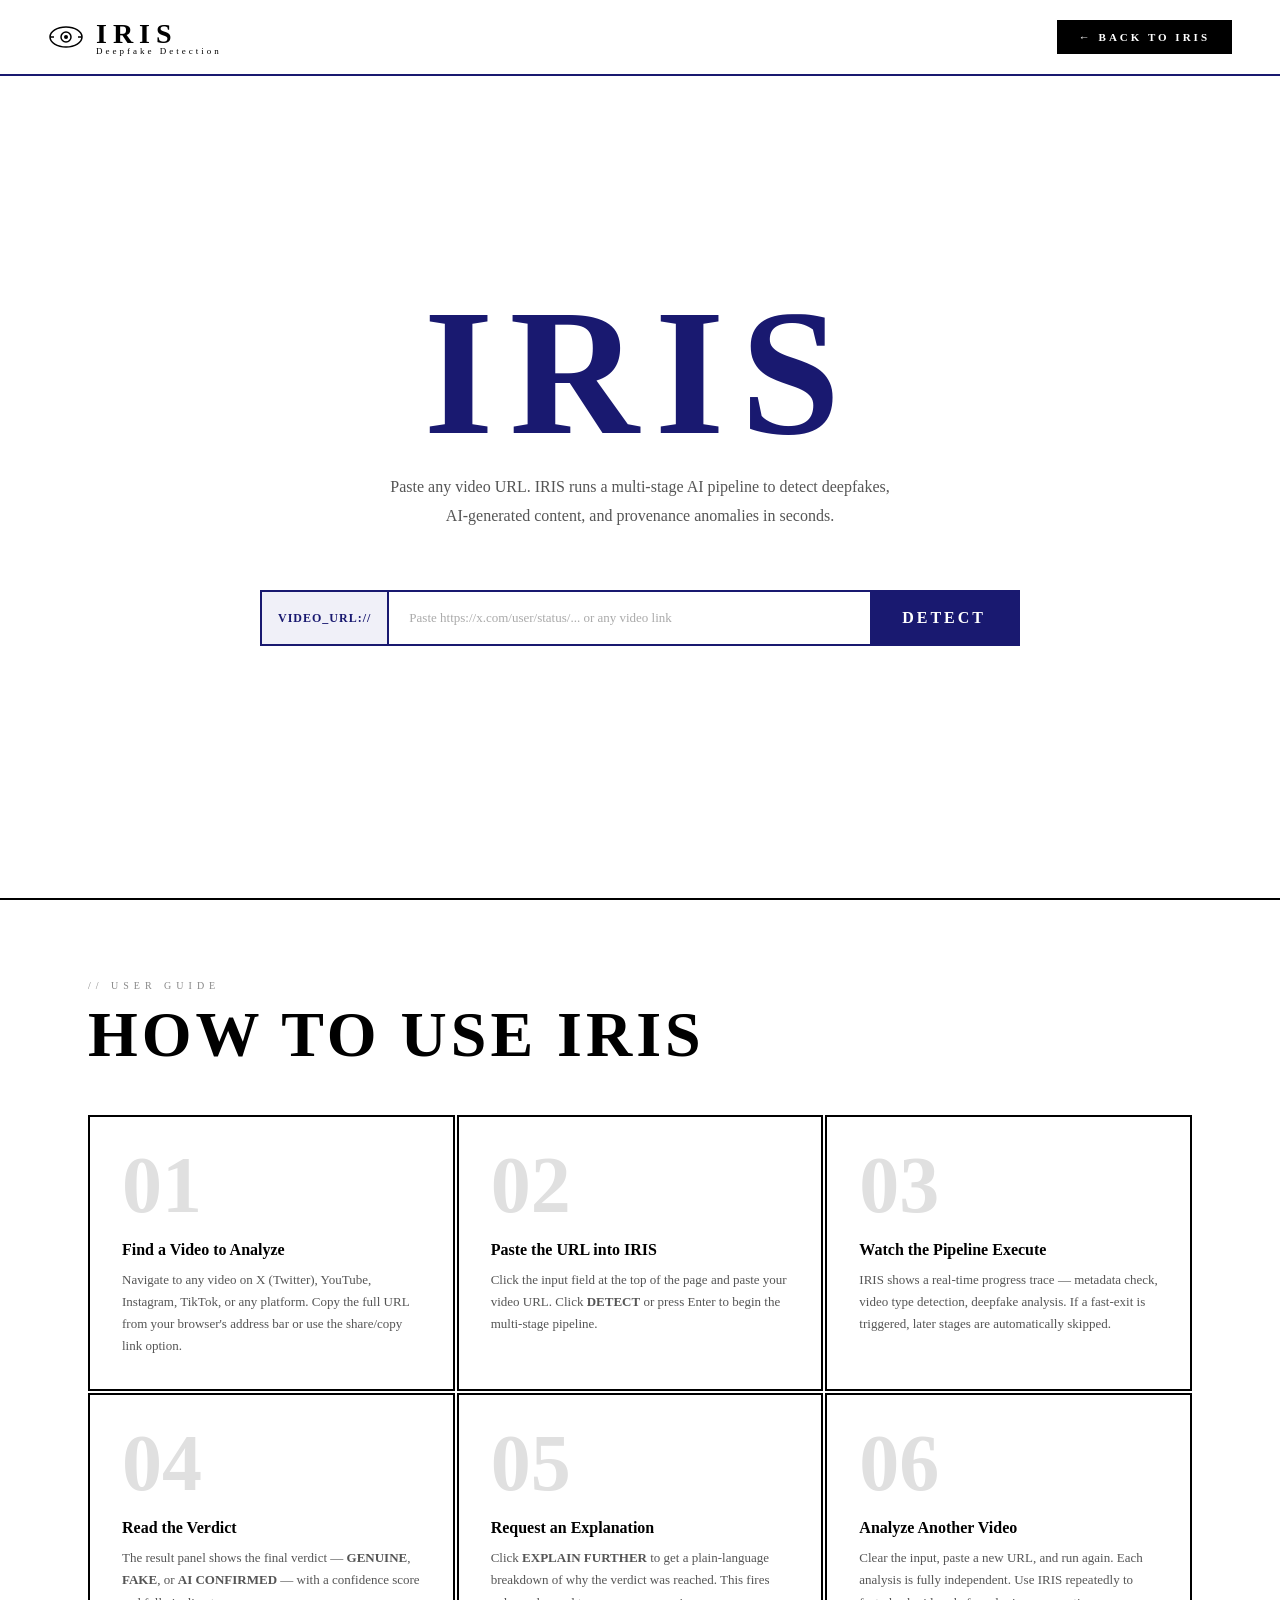
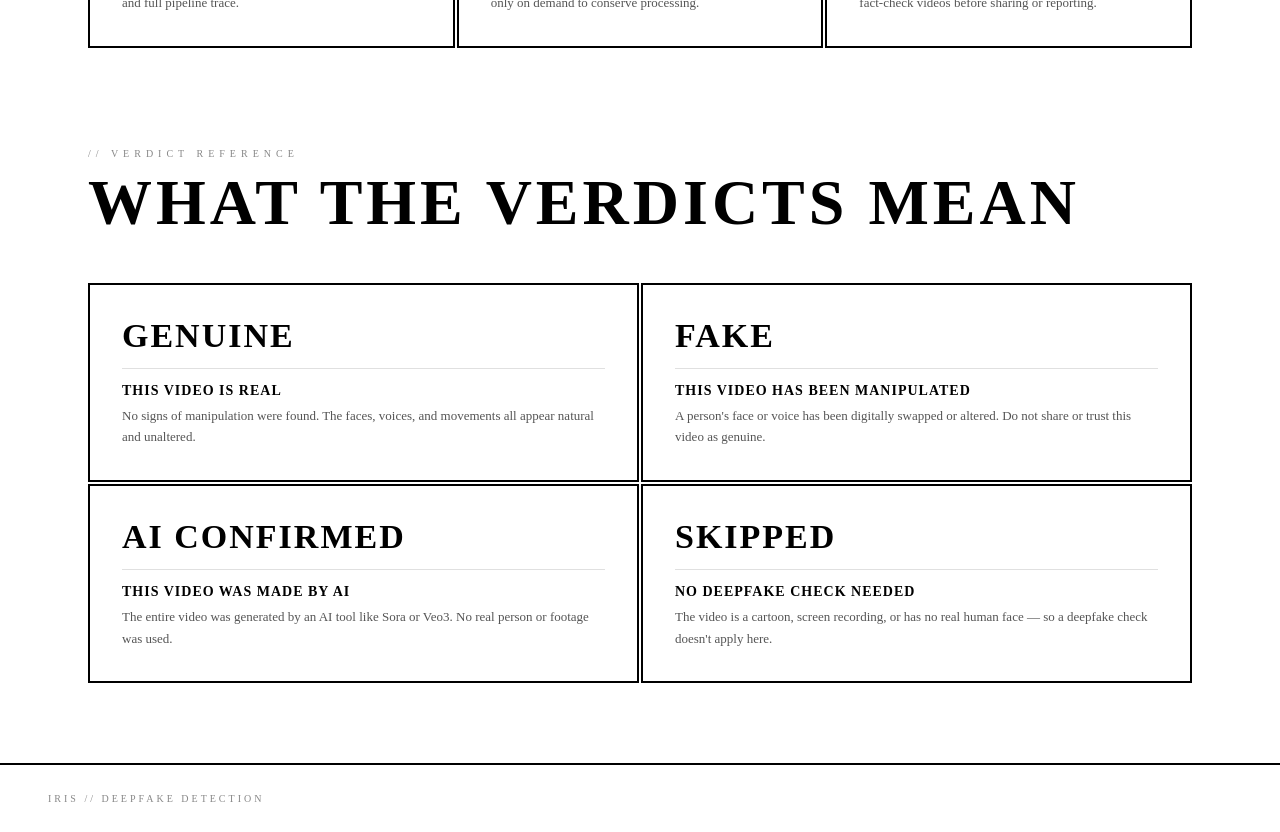
==== scripts/provenance_checker/index.html @ b828f8e6 "Update" ====
<!DOCTYPE html>
<html lang="en">
<head>
<meta charset="UTF-8">
<meta name="viewport" content="width=device-width, initial-scale=1.0">
<title>IRIS - Web</title>
<link href="https://fonts.cdnfonts.com/css/hahmlet" rel="stylesheet">
<style>
  :root {
    --bg: #ffffff;
    --surface: #ffffff;
    --surface2: #f5f5f5;
    --border: #000000;
    --accent: #000000;
    --accent2: #000000;
    --text: #000000;
    --muted: #555555;
    --genuine: #000000;
    --fake: #000000;
    --anim: #000000;
    --gen: #000000;
    --deep: #000000;
  }
  * { margin:0; padding:0; box-sizing:border-box; }

  body {
    background: #fff;
    color: #000;
    font-family: 'Hahmlet', serif;
    min-height: 100vh;
    overflow-x: hidden;
  }

  body::before { display:none; }
  body::after  { display:none; }

  /* NAV */
  nav {
    position:fixed; top:0; left:0; right:0; z-index:100;
    display:flex; align-items:center; justify-content:space-between;
    padding:18px 48px;
    border-bottom: 2px solid #191970;
    background: #fff;
  }
  .logo { display:flex; align-items:center; gap:12px; }
  .logo-text { font-family:'Hahmlet',serif; font-size:28px; letter-spacing:6px; color:#000; font-weight:700; }
  .logo-sub { font-family:'Hahmlet',serif; font-size:9px; color:#000; letter-spacing:3px; margin-top:-4px; font-weight:400; }
  .nav-status { display:flex; align-items:center; gap:8px; font-family:'Hahmlet',serif; font-size:11px; color:#000; font-weight:600; }
  .status-dot { width:7px; height:7px; border-radius:50%; background:#000; animation:pulse 2s ease-in-out infinite; }
  @keyframes pulse { 0%,100%{opacity:1;} 50%{opacity:.3;} }

  /* HERO */
  .hero {
    position:relative; z-index:1; min-height:100vh;
    display:flex; flex-direction:column; align-items:center; justify-content:center;
    padding:120px 48px 80px; text-align:center;
    border-bottom: 2px solid #000;
  }
  .hero-eyebrow {
    font-family:'Hahmlet',serif; font-size:11px; letter-spacing:6px;
    color:#000; text-transform:uppercase; margin-bottom:24px;
    opacity:0; animation:fadeUp .6s .2s forwards; font-weight:400;
  }
  .hero-title {
    font-family:'Hahmlet',serif;
    font-size:clamp(80px,14vw,180px); letter-spacing:16px; line-height:.9;
    margin-bottom:20px; color:#191970; font-weight:700;
    opacity:0; animation:fadeUp .7s .3s forwards;
  }
  .hero-tagline {
    font-family:'Hahmlet',serif; font-size:16px; font-weight:300;
    color:#555; max-width:520px; line-height:1.8;
    margin-bottom:60px; opacity:0; animation:fadeUp .7s .5s forwards;
  }
  @keyframes fadeUp { from{opacity:0;transform:translateY(20px)} to{opacity:1;transform:translateY(0)} }

  /* INPUT */
  .input-panel { position:relative; z-index:1; width:100%; max-width:760px; opacity:0; animation:fadeUp .7s .6s forwards; }
  .input-wrapper {
    display:flex; align-items:stretch;
    background:#fff; border:2px solid #191970;
    border-radius:0; overflow:hidden;
    transition:box-shadow .2s;
  }
  .input-wrapper:focus-within { box-shadow: 4px 4px 0 #191970; }
  .input-prefix {
    font-family:'Hahmlet',serif; font-size:12px; color:#191970; font-weight:600;
    padding:0 16px; display:flex; align-items:center;
    border-right:2px solid #191970; white-space:nowrap; background:#f0f0f8;
    letter-spacing:1px;
  }
  #videoUrl {
    flex:1; background:transparent; border:none; outline:none;
    padding:18px 20px; font-family:'Hahmlet',serif;
    font-size:13px; color:#000; caret-color:#000;
  }
  #videoUrl::placeholder { color:#aaa; font-family:'Hahmlet',serif; }
  .analyze-btn {
    background:#191970; border:none; padding:0 32px;
    font-family:'Hahmlet',serif; font-size:16px; font-weight:700;
    letter-spacing:3px; color:#fff; cursor:pointer;
    transition:background .15s,transform .1s; white-space:nowrap;
    text-transform:uppercase;
  }
  .analyze-btn:hover { background:#2a2a9a; }
  .analyze-btn:active { transform:scale(.98); }
  .analyze-btn:disabled { background:#ccc; color:#888; cursor:not-allowed; }
  .input-hint {
    font-family:'Hahmlet',serif; font-size:10px; color:#888;
    margin-top:12px; letter-spacing:2px; text-transform:uppercase;
  }

  /* LOADING */
  #loadingPanel { display:none; position:relative; z-index:1; max-width:900px; margin:0 auto 80px; padding:0 48px; }
  .loading-container { border:2px solid #000; background:#fff; padding:40px; }
  .loading-header { font-family:'Hahmlet',serif; font-size:10px; letter-spacing:4px; color:#000; margin-bottom:24px; text-transform:uppercase; font-weight:700; }
  .loading-steps { display:flex; flex-direction:column; gap:12px; }
  .loading-step { display:flex; align-items:center; gap:14px; opacity:.25; transition:opacity .4s; }
  .loading-step.active { opacity:1; }
  .loading-step.complete { opacity:.55; }
  .loading-step.skipped { opacity:.15; }
  .step-indicator {
    width:28px; height:28px; border:2px solid #000;
    display:flex; align-items:center; justify-content:center;
    font-family:'Hahmlet',serif; font-size:10px; font-weight:700;
    flex-shrink:0; transition:all .3s;
  }
  .loading-step.active .step-indicator { background:#000; color:#fff; animation:stepPulse 1s ease-in-out infinite; }
  .loading-step.complete .step-indicator { background:#000; color:#fff; }
  .loading-step.skipped .step-indicator { border-color:#ccc; color:#ccc; }
  @keyframes stepPulse { 0%,100%{box-shadow:0 0 0 0 rgba(0,0,0,0.3)} 50%{box-shadow:0 0 0 5px rgba(0,0,0,0)} }
  .step-text { font-family:'Hahmlet',serif; font-size:12px; letter-spacing:2px; color:#666; text-transform:uppercase; }
  .loading-step.active .step-text { color:#000; font-weight:600; }

  /* ERROR */
  #errorBanner { display:none; position:relative; z-index:1; max-width:900px; margin:0 auto 40px; padding:0 48px; }
  .error-box {
    border:2px solid #000; background:#f5f5f5;
    padding:20px 24px; border-left:5px solid #000;
    font-family:'Hahmlet',serif; font-size:12px; color:#000;
    line-height:1.6; letter-spacing:1px;
  }

  /* RESULT */
  #resultPanel { display:none; position:relative; z-index:1; max-width:900px; margin:0 auto 80px; padding:0 48px; }
  .result-container { border:2px solid #000; background:#fff; overflow:hidden; }
  .result-header {
    display:flex; align-items:center; justify-content:space-between;
    padding:14px 24px; border-bottom:2px solid #000; background:#f5f5f5;
  }
  .result-header-left { font-family:'Hahmlet',serif; font-size:11px; color:#555; letter-spacing:1px; overflow:hidden; text-overflow:ellipsis; white-space:nowrap; max-width:60%; }
  .result-header-right { font-family:'Hahmlet',serif; font-size:11px; color:#555; white-space:nowrap; }
  .result-body { padding:32px; display:grid; grid-template-columns:1fr 1fr; gap:32px; }
  .result-verdict { display:flex; flex-direction:column; gap:14px; }
  .verdict-label { font-family:'Hahmlet',serif; font-size:10px; letter-spacing:4px; color:#888; text-transform:uppercase; }
  .verdict-badge {
    font-family:'Hahmlet',serif;
    font-size: clamp(28px, 5vw, 56px);
    letter-spacing:3px; line-height:1.1;
    font-weight:700; color:#000;
    word-break:break-word; overflow-wrap:break-word;
  }
  .verdict-badge.genuine { color:#000; }
  .verdict-badge.fake { color:#000; }
  .verdict-badge.ai { color:#000; }
  .verdict-badge.skipped { color:#000; }
  .video-type-badge {
    display:inline-flex; align-items:center;
    font-family:'Hahmlet',serif; font-size:11px; font-weight:700;
    padding:5px 12px; border:2px solid #000; letter-spacing:2px;
    text-transform:uppercase; color:#000; background:#f5f5f5;
  }
  .type-REA { background:#f5f5f5; }
  .type-GEN { background:#ebebeb; }
  .type-ANIM { background:#f0f0f0; }
  .type-REC { background:#f8f8f8; }
  .confidence-bar-wrap { display:flex; flex-direction:column; gap:6px; }
  .confidence-label { font-family:'Hahmlet',serif; font-size:10px; color:#888; display:flex; justify-content:space-between; letter-spacing:2px; text-transform:uppercase; }
  .confidence-track { height:3px; background:#e0e0e0; overflow:hidden; }
  .confidence-fill { height:100%; width:0%; background:#000; transition:width 1.2s cubic-bezier(.4,0,.2,1); }
  .confidence-fill.genuine { background:#000; }
  .confidence-fill.fake { background:#000; }
  .confidence-fill.ai { background:#000; }
  .confidence-fill.skipped { background:#000; }
  #verdictDesc { font-family:'Hahmlet',serif; font-size:13px; color:#555; line-height:1.7; }
  .explain-btn {
    background:#fff; border:2px solid #000; color:#000;
    padding:10px 20px; font-family:'Hahmlet',serif; font-size:11px;
    letter-spacing:3px; cursor:pointer; transition:all .15s;
    width:100%; text-align:left; display:flex; align-items:center;
    gap:10px; text-transform:uppercase; font-weight:700;
  }
  .explain-btn:hover { background:#000; color:#fff; }
  #explanationBox {
    display:none; margin-top:10px; padding:16px;
    background:#f5f5f5; border:2px solid #000;
    border-left:5px solid #000;
    font-family:'Hahmlet',serif; font-size:13px; color:#000; line-height:1.75;
  }
  .pipeline-trace { display:flex; flex-direction:column; gap:8px; }
  .trace-item {
    display:flex; align-items:flex-start; gap:10px;
    font-family:'Hahmlet',serif; font-size:11px; color:#555;
    line-height:1.5; letter-spacing:1px;
  }
  .trace-icon {
    width:20px; height:20px; border-radius:50%;
    display:flex; align-items:center; justify-content:center;
    font-size:10px; font-weight:700; flex-shrink:0; margin-top:1px;
  }
  .trace-icon.done { background:#000; color:#fff; }
  .trace-icon.skip { background:#e0e0e0; color:#888; }
  .trace-icon.flag { background:#000; color:#fff; }
  .trace-icon.warn { background:#ccc; color:#000; }

  /* HOW TO USE */
  .how-section { position:relative; z-index:1; padding:80px 48px 100px; max-width:1200px; margin:0 auto; }
  .section-label { font-family:'Hahmlet',serif; font-size:10px; letter-spacing:5px; color:#888; margin-bottom:12px; text-transform:uppercase; }
  .section-title { font-family:'Hahmlet',serif; font-size:clamp(36px,5vw,64px); letter-spacing:4px; margin-bottom:48px; line-height:1; color:#000; font-weight:700; }
  .steps-grid { display:grid; grid-template-columns:repeat(3,1fr); gap:2px; }
  .step-card {
    padding:32px; background:#fff; border:2px solid #000;
    position:relative; overflow:hidden; transition:background .2s;
  }
  .step-card:hover { background:#f5f5f5; }
  .step-card-num { font-family:'Hahmlet',serif; font-size:80px; color:#e0e0e0; line-height:.9; margin-bottom:20px; display:block; font-weight:700; }
  .step-card-title { font-family:'Hahmlet',serif; font-size:16px; font-weight:700; margin-bottom:10px; color:#000; }
  .step-card-desc { font-family:'Hahmlet',serif; font-size:13px; color:#555; line-height:1.7; }
  .step-card-accent { position:absolute; bottom:0; left:0; width:100%; height:3px; background:#000; transform:scaleX(0); transform-origin:left; transition:transform .3s; }
  .step-card:hover .step-card-accent { transform:scaleX(1); }

  /* VERDICT KEY */
  .verdict-key { position:relative; z-index:1; padding:0 48px 80px; max-width:1200px; margin:0 auto; }
  .verdict-grid { display:grid; grid-template-columns:repeat(2,1fr); gap:2px; }
  .verdict-card { padding:32px; background:#fff; border:2px solid #000; display:flex; flex-direction:column; gap:14px; }
  .verdict-icon { font-family:'Hahmlet',serif; font-size:34px; letter-spacing:2px; line-height:1.1; font-weight:700; color:#000; word-break:break-word; }
  .verdict-icon.genuine { color:#000; }
  .verdict-icon.fake { color:#000; }
  .verdict-icon.ai { color:#000; }
  .verdict-icon.ambig { color:#000; }
  .verdict-info { display:flex; flex-direction:column; gap:6px; border-top:1px solid #e0e0e0; padding-top:14px; }
  .verdict-info-title { font-family:'Hahmlet',serif; font-weight:700; color:#000; font-size:14px; text-transform:uppercase; letter-spacing:1px; }
  .verdict-info-desc { font-family:'Hahmlet',serif; font-size:13px; color:#555; line-height:1.65; }

  footer {
    position:relative; z-index:1; border-top:2px solid #000;
    padding:28px 48px; display:flex; align-items:center; justify-content:space-between;
    font-family:'Hahmlet',serif; font-size:10px; color:#888;
    letter-spacing:3px; background:#fff; text-transform:uppercase;
  }

  .back-btn {
    font-family:'Hahmlet',serif; font-size:11px; font-weight:700;
    letter-spacing:3px; text-transform:uppercase; text-decoration:none;
    color:#fff; background:#000;
    padding:9px 20px;
    border:2px solid #000;
    transition:background .15s, color .15s;
    white-space:nowrap;
  }
  .back-btn:hover { background:#fff; color:#000; }

  .status-dot { display:none; }
    display:inline-block; width:12px; height:12px;
    border:2px solid #ddd; border-top-color:#000;
    border-radius:50%; animation:spin .7s linear infinite; flex-shrink:0;
  }
  @keyframes spin { to { transform:rotate(360deg); } }

  @media(max-width:900px){
    nav{padding:16px 24px;}
    .hero,.how-section,.verdict-key{padding-left:24px;padding-right:24px;}
    #resultPanel,#loadingPanel,#errorBanner{padding-left:24px;padding-right:24px;}
    .steps-grid{grid-template-columns:1fr;}
    .verdict-grid{grid-template-columns:1fr;}
    .result-body{grid-template-columns:1fr;}
  }
  @media(max-width:600px){
    .hero-title{letter-spacing:6px;}
    .input-prefix{display:none;}
    .analyze-btn{padding:0 20px;font-size:14px;}
    footer{flex-direction:column;gap:8px;text-align:center;}
  }
</style>
</head>
<body>

<nav>
  <div class="logo">
    <svg width="36" height="36" viewBox="0 0 36 36" fill="none">
      <ellipse cx="18" cy="18" rx="16" ry="10" stroke="#000" stroke-width="1.5"/>
      <circle cx="18" cy="18" r="5" stroke="#000" stroke-width="1.5"/>
      <circle cx="18" cy="18" r="2" fill="#000"/>
      <line x1="2" y1="18" x2="6" y2="18" stroke="#000" stroke-width="1.5"/>
      <line x1="30" y1="18" x2="34" y2="18" stroke="#000" stroke-width="1.5"/>
    </svg>
    <div>
      <div class="logo-text">IRIS</div>
      <div class="logo-sub">Deepfake Detection</div>
    </div>
  </div>
  <a href="#" class="back-btn">← BACK TO IRIS</a>
</nav>

<section class="hero">
  <div class="hero-title">IRIS</div>
  <p class="hero-tagline">Paste any video URL. IRIS runs a multi-stage AI pipeline to detect deepfakes, AI-generated content, and provenance anomalies in seconds.</p>
  <div class="input-panel">
    <div class="input-wrapper">
      <span class="input-prefix">VIDEO_URL://</span>
      <input type="text" id="videoUrl" placeholder="Paste https://x.com/user/status/... or any video link" autocomplete="off" spellcheck="false">
      <button class="analyze-btn" id="analyzeBtn" onclick="startAnalysis()">DETECT</button>
    </div>
</section>

<div id="loadingPanel">
  <div class="loading-container">
    <div class="loading-header">// PIPELINE EXECUTING</div>
    <div class="loading-steps">
      <div class="loading-step" id="ls1"><div class="step-indicator">01</div><div class="step-text">SCRAPING VIDEO URL &amp; SENDING REQUEST TO API HOST</div></div>
      <div class="loading-step" id="ls2"><div class="step-indicator">02</div><div class="step-text">SERVER ORCHESTRATOR ROUTING REQUEST</div></div>
      <div class="loading-step" id="ls3"><div class="step-indicator">03</div><div class="step-text">DOWNLOADING VIDEO (BALANCED QUALITY)</div></div>
      <div class="loading-step" id="ls4"><div class="step-indicator">04</div><div class="step-text">READING C2PA / XMP / EXIF METADATA</div></div>
      <div class="loading-step" id="ls5"><div class="step-indicator">05</div><div class="step-text">VIDEO TYPE DETECTION — QWEN3-VL CLASSIFIER</div></div>
      <div class="loading-step" id="ls6"><div class="step-indicator">06</div><div class="step-text">DEEPFAKE ENGINE — VIDEOMAE + WAV2VEC + FOURIER CNN + FUSION</div></div>
    </div>
  </div>
</div>

<div id="errorBanner">
  <div class="error-box" id="errorText"></div>
</div>

<div id="resultPanel">
  <div class="result-container">
    <div class="result-header">
      <span class="result-header-left" id="resultUrl">// VIDEO_URL</span>
      <span class="result-header-right" id="resultTime">—</span>
    </div>
    <div class="result-body">
      <div class="result-verdict">
        <div class="verdict-label">// FINAL VERDICT</div>
        <div class="verdict-badge" id="verdictBadge">—</div>
        <div id="videoTypeBadge"></div>
        <div class="confidence-bar-wrap">
          <div class="confidence-label"><span>CONFIDENCE</span><span id="confScore">—</span></div>
          <div class="confidence-track"><div class="confidence-fill" id="confFill"></div></div>
        </div>
        <div id="verdictDesc" style="font-size:13px;color:var(--muted);line-height:1.65;"></div>
        <button class="explain-btn" id="explainBtn" onclick="toggleExplain()">
          <span id="explainIcon">⊕</span><span id="explainLabel">EXPLAIN FURTHER</span>
        </button>
        <div id="explanationBox"></div>
      </div>
      <div class="pipeline-trace" id="pipelineTrace">
        <div style="font-family:'Hahmlet',serif;font-size:10px;color:#888;letter-spacing:3px;text-transform:uppercase;margin-bottom:8px;">// PIPELINE TRACE</div>
      </div>
    </div>
  </div>
</div>

<section class="how-section">
  <div class="section-label">// User Guide</div>
  <div class="section-title">HOW TO USE IRIS</div>
  <div class="steps-grid">
    <div class="step-card"><span class="step-card-num">01</span><div class="step-card-title">Find a Video to Analyze</div><div class="step-card-desc">Navigate to any video on X (Twitter), YouTube, Instagram, TikTok, or any platform. Copy the full URL from your browser's address bar or use the share/copy link option.</div><div class="step-card-accent"></div></div>
    <div class="step-card"><span class="step-card-num">02</span><div class="step-card-title">Paste the URL into IRIS</div><div class="step-card-desc">Click the input field at the top of the page and paste your video URL. Click <strong>DETECT</strong> or press Enter to begin the multi-stage pipeline.</div><div class="step-card-accent"></div></div>
    <div class="step-card"><span class="step-card-num">03</span><div class="step-card-title">Watch the Pipeline Execute</div><div class="step-card-desc">IRIS shows a real-time progress trace — metadata check, video type detection, deepfake analysis. If a fast-exit is triggered, later stages are automatically skipped.</div><div class="step-card-accent"></div></div>
    <div class="step-card"><span class="step-card-num">04</span><div class="step-card-title">Read the Verdict</div><div class="step-card-desc">The result panel shows the final verdict — <strong>GENUINE</strong>, <strong>FAKE</strong>, or <strong>AI CONFIRMED</strong> — with a confidence score and full pipeline trace.</div><div class="step-card-accent"></div></div>
    <div class="step-card"><span class="step-card-num">05</span><div class="step-card-title">Request an Explanation</div><div class="step-card-desc">Click <strong>EXPLAIN FURTHER</strong> to get a plain-language breakdown of why the verdict was reached. This fires only on demand to conserve processing.</div><div class="step-card-accent"></div></div>
    <div class="step-card"><span class="step-card-num">06</span><div class="step-card-title">Analyze Another Video</div><div class="step-card-desc">Clear the input, paste a new URL, and run again. Each analysis is fully independent. Use IRIS repeatedly to fact-check videos before sharing or reporting.</div><div class="step-card-accent"></div></div>
  </div>
</section>

<section class="verdict-key">
  <div class="section-label">// Verdict Reference</div>
  <div class="section-title">WHAT THE VERDICTS MEAN</div>
  <div class="verdict-grid">
    <div class="verdict-card">
      <div class="verdict-icon genuine">GENUINE</div>
      <div class="verdict-info">
        <div class="verdict-info-title">This video is real</div>
        <div class="verdict-info-desc">No signs of manipulation were found. The faces, voices, and movements all appear natural and unaltered.</div>
      </div>
    </div>
    <div class="verdict-card">
      <div class="verdict-icon fake">FAKE</div>
      <div class="verdict-info">
        <div class="verdict-info-title">This video has been manipulated</div>
        <div class="verdict-info-desc">A person's face or voice has been digitally swapped or altered. Do not share or trust this video as genuine.</div>
      </div>
    </div>
    <div class="verdict-card">
      <div class="verdict-icon ai">AI CONFIRMED</div>
      <div class="verdict-info">
        <div class="verdict-info-title">This video was made by AI</div>
        <div class="verdict-info-desc">The entire video was generated by an AI tool like Sora or Veo3. No real person or footage was used.</div>
      </div>
    </div>
    <div class="verdict-card">
      <div class="verdict-icon ambig">SKIPPED</div>
      <div class="verdict-info">
        <div class="verdict-info-title">No deepfake check needed</div>
        <div class="verdict-info-desc">The video is a cartoon, screen recording, or has no real human face — so a deepfake check doesn't apply here.</div>
      </div>
    </div>
  </div>
</section>

<footer>
  <span>IRIS // Deepfake Detection</span>

</footer>

<script>

let explainOpen = false;
let currentExplanation = '';
let analysisStartTime = 0;

// ── Helpers ──
const $ = id => document.getElementById(id);
const show = id => $(id).style.display = 'block';
const hide = id => $(id).style.display = 'none';
const delay = ms => new Promise(r => setTimeout(r, ms));

function setStep(n, state) {
  const el = $('ls' + n);
  if (!el) return;
  el.className = 'loading-step ' + state;
  const ind = el.querySelector('.step-indicator');
  if (state === 'complete') ind.textContent = '✓';
  else if (state === 'skipped') ind.textContent = '—';
  else ind.textContent = String(n).padStart(2,'0');
}
function resetSteps() { for (let i=1;i<=6;i++) setStep(i,''); }
function resetBtn() { $('analyzeBtn').disabled=false; $('analyzeBtn').textContent='DETECT'; }

// ── Local VLM via /explain ──
async function callClaude(prompt, maxTokens=600) {
  const res = await fetch('/explain', {
    method: 'POST',
    headers: {'Content-Type': 'application/json'},
    body: JSON.stringify({prompt, max_tokens: maxTokens})
  });
  if (!res.ok) throw new Error(`VLM error ${res.status}`);
  const data = await res.json();
  // Return same shape callClaude callers expect
  return { content: [{ type: 'text', text: data.text }] };
}

function getTextFromResponse(data) {
  return data.content.filter(b=>b.type==='text').map(b=>b.text).join('').trim();
}

// ── Main orchestrator ──
let currentEventSource = null;

function startAnalysis() {
  const url = $('videoUrl').value.trim();
  if (!url) { $('videoUrl').focus(); return; }
  if (!url.startsWith('http')) { showError('Please enter a valid URL starting with http'); return; }

  // 1. Reset UI
  hide('resultPanel');
  hide('errorBanner');
  explainOpen = false;
  $('explanationBox').style.display = 'none';
  $('analyzeBtn').disabled = true;
  $('analyzeBtn').textContent = 'DETECTING...';
  analysisStartTime = Date.now();

  show('loadingPanel');
  resetSteps();
  $('loadingPanel').scrollIntoView({behavior:'smooth', block:'center'});

  // 2. Close any existing connection
  if (currentEventSource) {
      currentEventSource.close();
  }

  // 3. Connect to the REAL backend endpoint
  currentEventSource = new EventSource(`/analyze?url=${encodeURIComponent(url)}`);

  // Listen for pipeline steps updating
  currentEventSource.addEventListener("step", (e) => {
      const data = JSON.parse(e.data);
      setStep(data.step, data.status);
      
      // Optional: You could update the UI text if data.note exists
      if(data.note) {
          console.log(`Step ${data.step} note: ${data.note}`);
      }
  });

  // Listen for the final verdict
  currentEventSource.addEventListener("result", (e) => {
      const data = JSON.parse(e.data);
      hide('loadingPanel');
      displayResult(data, url);
      resetBtn();
      currentEventSource.close();
  });

  // Listen for backend crashes/errors
  currentEventSource.addEventListener("error", (e) => {
      const data = JSON.parse(e.data);
      hide('loadingPanel');
      showError(data.message || "Connection to analysis server failed.");
      resetBtn();
      currentEventSource.close();
  });
}

// ── Display result ──
function displayResult(r, url) {
  const short = url.length>58 ? url.substring(0,58)+'…' : url;
  $('resultUrl').textContent = '// ' + short;
  $('resultTime').textContent = r.elapsed + 's';

  const badge = $('verdictBadge');
  badge.textContent = r.verdict;
  badge.className = 'verdict-badge ' + r.verdictClass;

  const tb = $('videoTypeBadge');
  if (r.videoType) {
    const cls = 'type-' + r.videoType.replace('.','');
    tb.innerHTML = `<span class="video-type-badge ${cls}">TYPE: ${r.videoType}</span>`;
  } else tb.innerHTML='';

  $('confScore').textContent = r.confidence + '%';
  const fill = $('confFill');
  fill.className = 'confidence-fill ' + r.verdictClass;
  setTimeout(()=>{ fill.style.width = r.confidence+'%'; }, 80);

  $('verdictDesc').textContent = r.description;

  // Pipeline trace
  const trace = $('pipelineTrace');
  trace.innerHTML = '<div style="font-family:\'Space Mono\',monospace;font-size:10px;color:var(--muted);letter-spacing:2px;margin-bottom:8px;">// PIPELINE TRACE</div>';
  r.trace.forEach(item => {
    const icons = {done:'✓', skip:'—', flag:'!', warn:'⚠'};
    const d = document.createElement('div');
    d.className = 'trace-item';
    d.innerHTML = `<div class="trace-icon ${item.icon}">${icons[item.icon]||'·'}</div><span>${item.text}</span>`;
    trace.appendChild(d);
  });

  currentExplanation = r.explanation || '';
  $('explanationBox').textContent = '';
  $('explanationBox').style.display = 'none';
  $('explainIcon').textContent = '⊕';
  $('explainLabel').textContent = 'EXPLAIN FURTHER';
  $('explainBtn').style.pointerEvents = 'auto';
  explainOpen = false;

  show('resultPanel');
  $('resultPanel').scrollIntoView({behavior:'smooth', block:'start'});
}

// ── Explain Further (live Claude call) ──
async function toggleExplain() {
  const box = $('explanationBox');
  if (explainOpen) {
    explainOpen = false;
    box.style.display = 'none';
    $('explainIcon').textContent = '⊕';
    $('explainLabel').textContent = 'EXPLAIN FURTHER';
    return;
  }
  explainOpen = true;
  $('explainIcon').innerHTML = '<span class="spin"></span>';
  $('explainLabel').textContent = 'GENERATING...';
  $('explainBtn').style.pointerEvents = 'none';
  box.style.display = 'block';
  box.textContent = '';

  const url = $('videoUrl').value.trim();
  const verdict = $('verdictBadge').textContent;
  const desc = $('verdictDesc').textContent;

  const prompt = `You are IRIS, an AI video authenticity system. A user just received this analysis result.

Video URL: ${url}
Verdict: ${verdict}
Summary: ${desc}
Technical analysis: ${currentExplanation}

1. What the verdict means in simple terms
2. What specific signals or evidence led to this conclusion
3. How confident they should be in this result
4. What they should do with this information (share/don't share, report, etc.)

Write naturally — no bullet points, no headers, no markdown. Just clear paragraphs.`;

  try {
    const data = await callClaude(prompt, 450);
    box.textContent = getTextFromResponse(data);
  } catch {
    box.textContent = currentExplanation || 'Unable to generate explanation at this time.';
  }

  $('explainIcon').textContent = '⊖';
  $('explainLabel').textContent = 'COLLAPSE';
  $('explainBtn').style.pointerEvents = 'auto';
}

// ── Error display ──
function showError(msg) {
  $('errorText').textContent = '// ERROR: ' + msg;
  show('errorBanner');
  $('errorBanner').scrollIntoView({behavior:'smooth', block:'center'});
}

// Enter key
$('videoUrl').addEventListener('keydown', e => { if(e.key==='Enter') startAnalysis(); });
</script>
</body>
</html>
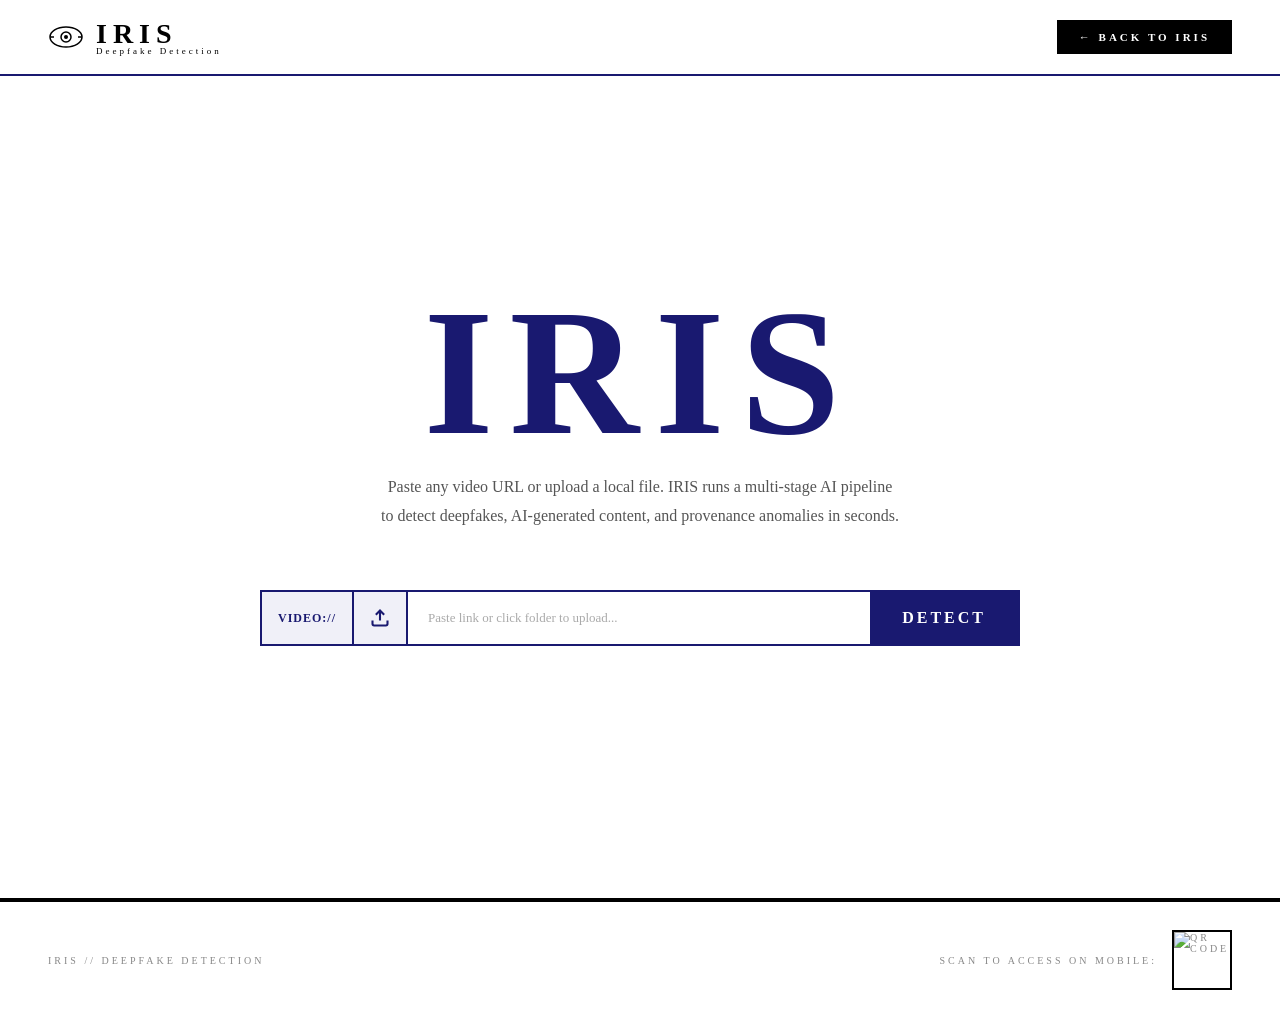
==== commit 4793a036: "Update" ====
--- a/scripts/provenance_checker/index.html
+++ b/scripts/provenance_checker/index.html
@@ -11,15 +11,8 @@
     --surface: #ffffff;
     --surface2: #f5f5f5;
     --border: #000000;
-    --accent: #000000;
-    --accent2: #000000;
     --text: #000000;
     --muted: #555555;
-    --genuine: #000000;
-    --fake: #000000;
-    --anim: #000000;
-    --gen: #000000;
-    --deep: #000000;
   }
   * { margin:0; padding:0; box-sizing:border-box; }
 
@@ -31,8 +24,10 @@
     overflow-x: hidden;
   }
 
-  body::before { display:none; }
-  body::after  { display:none; }
+  .frames-box { display:none; margin-top:16px; border-top: 2px dashed #e0e0e0; padding-top: 16px; }
+  .frames-label { font-family:'Hahmlet',serif; font-size:10px; letter-spacing:4px; color:#d32f2f; text-transform:uppercase; margin-bottom:12px; font-weight: 700; }
+  .frames-gallery { display:flex; gap:10px; overflow-x:auto; padding-bottom:8px; }
+  .frames-gallery img { height: 75px; width: auto; border: 2px solid #000; object-fit: cover; }
 
   /* NAV */
   nav {
@@ -45,9 +40,6 @@
   .logo { display:flex; align-items:center; gap:12px; }
   .logo-text { font-family:'Hahmlet',serif; font-size:28px; letter-spacing:6px; color:#000; font-weight:700; }
   .logo-sub { font-family:'Hahmlet',serif; font-size:9px; color:#000; letter-spacing:3px; margin-top:-4px; font-weight:400; }
-  .nav-status { display:flex; align-items:center; gap:8px; font-family:'Hahmlet',serif; font-size:11px; color:#000; font-weight:600; }
-  .status-dot { width:7px; height:7px; border-radius:50%; background:#000; animation:pulse 2s ease-in-out infinite; }
-  @keyframes pulse { 0%,100%{opacity:1;} 50%{opacity:.3;} }
 
   /* HERO */
   .hero {
@@ -55,11 +47,6 @@
     display:flex; flex-direction:column; align-items:center; justify-content:center;
     padding:120px 48px 80px; text-align:center;
     border-bottom: 2px solid #000;
-  }
-  .hero-eyebrow {
-    font-family:'Hahmlet',serif; font-size:11px; letter-spacing:6px;
-    color:#000; text-transform:uppercase; margin-bottom:24px;
-    opacity:0; animation:fadeUp .6s .2s forwards; font-weight:400;
   }
   .hero-title {
     font-family:'Hahmlet',serif;
@@ -89,6 +76,15 @@
     border-right:2px solid #191970; white-space:nowrap; background:#f0f0f8;
     letter-spacing:1px;
   }
+  
+  /* NEW: Upload Button */
+  .upload-btn {
+    background: #f0f0f8; border: none; border-right: 2px solid #191970;
+    padding: 0 16px; cursor: pointer; transition: background .15s;
+    display: flex; align-items: center; justify-content: center;
+  }
+  .upload-btn:hover { background: #e0e0f0; }
+
   #videoUrl {
     flex:1; background:transparent; border:none; outline:none;
     padding:18px 20px; font-family:'Hahmlet',serif;
@@ -105,13 +101,9 @@
   .analyze-btn:hover { background:#2a2a9a; }
   .analyze-btn:active { transform:scale(.98); }
   .analyze-btn:disabled { background:#ccc; color:#888; cursor:not-allowed; }
-  .input-hint {
-    font-family:'Hahmlet',serif; font-size:10px; color:#888;
-    margin-top:12px; letter-spacing:2px; text-transform:uppercase;
-  }
 
   /* LOADING */
-  #loadingPanel { display:none; position:relative; z-index:1; max-width:900px; margin:0 auto 80px; padding:0 48px; }
+  #loadingPanel { display:none; position:relative; z-index:1; max-width:900px; margin:0 auto 40px; padding:0 48px; }
   .loading-container { border:2px solid #000; background:#fff; padding:40px; }
   .loading-header { font-family:'Hahmlet',serif; font-size:10px; letter-spacing:4px; color:#000; margin-bottom:24px; text-transform:uppercase; font-weight:700; }
   .loading-steps { display:flex; flex-direction:column; gap:12px; }
@@ -132,17 +124,29 @@
   .step-text { font-family:'Hahmlet',serif; font-size:12px; letter-spacing:2px; color:#666; text-transform:uppercase; }
   .loading-step.active .step-text { color:#000; font-weight:600; }
 
+  /* TERMINAL LOGS */
+  #logPanel { display:none; position:relative; z-index:1; max-width:900px; margin: 0 auto 80px; padding: 0 48px; }
+  .log-header { font-family:'Hahmlet',serif; font-size:10px; letter-spacing:4px; color:#000; margin-bottom:12px; text-transform:uppercase; font-weight:700; }
+  #terminalLogs {
+    background: #000; color: #0f0; border: 2px solid #000;
+    font-family: monospace; font-size: 13px; line-height: 1.6;
+    padding: 20px; height: 300px; overflow-y: auto;
+    box-shadow: inset 0 0 10px rgba(0,0,0,0.8);
+  }
+  .log-entry { margin-bottom: 4px; }
+  .log-time { color: #888; margin-right: 10px; }
+
   /* ERROR */
   #errorBanner { display:none; position:relative; z-index:1; max-width:900px; margin:0 auto 40px; padding:0 48px; }
   .error-box {
     border:2px solid #000; background:#f5f5f5;
-    padding:20px 24px; border-left:5px solid #000;
+    padding:20px 24px; border-left:5px solid #d32f2f;
     font-family:'Hahmlet',serif; font-size:12px; color:#000;
     line-height:1.6; letter-spacing:1px;
   }
 
   /* RESULT */
-  #resultPanel { display:none; position:relative; z-index:1; max-width:900px; margin:0 auto 80px; padding:0 48px; }
+  #resultPanel { display:none; position:relative; z-index:1; max-width:900px; margin:0 auto 40px; padding:0 48px; }
   .result-container { border:2px solid #000; background:#fff; overflow:hidden; }
   .result-header {
     display:flex; align-items:center; justify-content:space-between;
@@ -160,28 +164,16 @@
     font-weight:700; color:#000;
     word-break:break-word; overflow-wrap:break-word;
   }
-  .verdict-badge.genuine { color:#000; }
-  .verdict-badge.fake { color:#000; }
-  .verdict-badge.ai { color:#000; }
-  .verdict-badge.skipped { color:#000; }
   .video-type-badge {
-    display:inline-flex; align-items:center;
+    display:inline-flex; align-items:center; width: fit-content;
     font-family:'Hahmlet',serif; font-size:11px; font-weight:700;
     padding:5px 12px; border:2px solid #000; letter-spacing:2px;
     text-transform:uppercase; color:#000; background:#f5f5f5;
   }
-  .type-REA { background:#f5f5f5; }
-  .type-GEN { background:#ebebeb; }
-  .type-ANIM { background:#f0f0f0; }
-  .type-REC { background:#f8f8f8; }
   .confidence-bar-wrap { display:flex; flex-direction:column; gap:6px; }
   .confidence-label { font-family:'Hahmlet',serif; font-size:10px; color:#888; display:flex; justify-content:space-between; letter-spacing:2px; text-transform:uppercase; }
   .confidence-track { height:3px; background:#e0e0e0; overflow:hidden; }
   .confidence-fill { height:100%; width:0%; background:#000; transition:width 1.2s cubic-bezier(.4,0,.2,1); }
-  .confidence-fill.genuine { background:#000; }
-  .confidence-fill.fake { background:#000; }
-  .confidence-fill.ai { background:#000; }
-  .confidence-fill.skipped { background:#000; }
   #verdictDesc { font-family:'Hahmlet',serif; font-size:13px; color:#555; line-height:1.7; }
   .explain-btn {
     background:#fff; border:2px solid #000; color:#000;
@@ -193,8 +185,7 @@
   .explain-btn:hover { background:#000; color:#fff; }
   #explanationBox {
     display:none; margin-top:10px; padding:16px;
-    background:#f5f5f5; border:2px solid #000;
-    border-left:5px solid #000;
+    background:#f5f5f5; border:2px solid #000; border-left:5px solid #000;
     font-family:'Hahmlet',serif; font-size:13px; color:#000; line-height:1.75;
   }
   .pipeline-trace { display:flex; flex-direction:column; gap:8px; }
@@ -213,73 +204,35 @@
   .trace-icon.flag { background:#000; color:#fff; }
   .trace-icon.warn { background:#ccc; color:#000; }
 
-  /* HOW TO USE */
-  .how-section { position:relative; z-index:1; padding:80px 48px 100px; max-width:1200px; margin:0 auto; }
-  .section-label { font-family:'Hahmlet',serif; font-size:10px; letter-spacing:5px; color:#888; margin-bottom:12px; text-transform:uppercase; }
-  .section-title { font-family:'Hahmlet',serif; font-size:clamp(36px,5vw,64px); letter-spacing:4px; margin-bottom:48px; line-height:1; color:#000; font-weight:700; }
-  .steps-grid { display:grid; grid-template-columns:repeat(3,1fr); gap:2px; }
-  .step-card {
-    padding:32px; background:#fff; border:2px solid #000;
-    position:relative; overflow:hidden; transition:background .2s;
-  }
-  .step-card:hover { background:#f5f5f5; }
-  .step-card-num { font-family:'Hahmlet',serif; font-size:80px; color:#e0e0e0; line-height:.9; margin-bottom:20px; display:block; font-weight:700; }
-  .step-card-title { font-family:'Hahmlet',serif; font-size:16px; font-weight:700; margin-bottom:10px; color:#000; }
-  .step-card-desc { font-family:'Hahmlet',serif; font-size:13px; color:#555; line-height:1.7; }
-  .step-card-accent { position:absolute; bottom:0; left:0; width:100%; height:3px; background:#000; transform:scaleX(0); transform-origin:left; transition:transform .3s; }
-  .step-card:hover .step-card-accent { transform:scaleX(1); }
-
-  /* VERDICT KEY */
-  .verdict-key { position:relative; z-index:1; padding:0 48px 80px; max-width:1200px; margin:0 auto; }
-  .verdict-grid { display:grid; grid-template-columns:repeat(2,1fr); gap:2px; }
-  .verdict-card { padding:32px; background:#fff; border:2px solid #000; display:flex; flex-direction:column; gap:14px; }
-  .verdict-icon { font-family:'Hahmlet',serif; font-size:34px; letter-spacing:2px; line-height:1.1; font-weight:700; color:#000; word-break:break-word; }
-  .verdict-icon.genuine { color:#000; }
-  .verdict-icon.fake { color:#000; }
-  .verdict-icon.ai { color:#000; }
-  .verdict-icon.ambig { color:#000; }
-  .verdict-info { display:flex; flex-direction:column; gap:6px; border-top:1px solid #e0e0e0; padding-top:14px; }
-  .verdict-info-title { font-family:'Hahmlet',serif; font-weight:700; color:#000; font-size:14px; text-transform:uppercase; letter-spacing:1px; }
-  .verdict-info-desc { font-family:'Hahmlet',serif; font-size:13px; color:#555; line-height:1.65; }
-
   footer {
     position:relative; z-index:1; border-top:2px solid #000;
     padding:28px 48px; display:flex; align-items:center; justify-content:space-between;
     font-family:'Hahmlet',serif; font-size:10px; color:#888;
     letter-spacing:3px; background:#fff; text-transform:uppercase;
   }
+  .qr-container { display:flex; align-items:center; gap: 15px; }
 
   .back-btn {
     font-family:'Hahmlet',serif; font-size:11px; font-weight:700;
     letter-spacing:3px; text-transform:uppercase; text-decoration:none;
     color:#fff; background:#000;
-    padding:9px 20px;
-    border:2px solid #000;
+    padding:9px 20px; border:2px solid #000;
     transition:background .15s, color .15s;
     white-space:nowrap;
   }
   .back-btn:hover { background:#fff; color:#000; }
 
-  .status-dot { display:none; }
-    display:inline-block; width:12px; height:12px;
-    border:2px solid #ddd; border-top-color:#000;
-    border-radius:50%; animation:spin .7s linear infinite; flex-shrink:0;
-  }
-  @keyframes spin { to { transform:rotate(360deg); } }
-
   @media(max-width:900px){
     nav{padding:16px 24px;}
-    .hero,.how-section,.verdict-key{padding-left:24px;padding-right:24px;}
-    #resultPanel,#loadingPanel,#errorBanner{padding-left:24px;padding-right:24px;}
-    .steps-grid{grid-template-columns:1fr;}
-    .verdict-grid{grid-template-columns:1fr;}
+    .hero{padding-left:24px;padding-right:24px;}
+    #resultPanel,#loadingPanel,#errorBanner,#logPanel{padding-left:24px;padding-right:24px;}
     .result-body{grid-template-columns:1fr;}
+    .qr-container span { display: none; }
   }
   @media(max-width:600px){
     .hero-title{letter-spacing:6px;}
     .input-prefix{display:none;}
     .analyze-btn{padding:0 20px;font-size:14px;}
-    footer{flex-direction:column;gap:8px;text-align:center;}
   }
 </style>
 </head>
@@ -299,18 +252,25 @@
       <div class="logo-sub">Deepfake Detection</div>
     </div>
   </div>
-  <a href="#" class="back-btn">← BACK TO IRIS</a>
+  <button class="back-btn" onclick="window.close()" style="cursor: pointer;">← BACK TO IRIS</button>
 </nav>
 
 <section class="hero">
   <div class="hero-title">IRIS</div>
-  <p class="hero-tagline">Paste any video URL. IRIS runs a multi-stage AI pipeline to detect deepfakes, AI-generated content, and provenance anomalies in seconds.</p>
+  <p class="hero-tagline">Paste any video URL or upload a local file. IRIS runs a multi-stage AI pipeline to detect deepfakes, AI-generated content, and provenance anomalies in seconds.</p>
   <div class="input-panel">
     <div class="input-wrapper">
-      <span class="input-prefix">VIDEO_URL://</span>
-      <input type="text" id="videoUrl" placeholder="Paste https://x.com/user/status/... or any video link" autocomplete="off" spellcheck="false">
+      <span class="input-prefix">VIDEO://</span>
+      
+      <input type="file" id="fileUpload" accept="video/*" style="display: none;">
+      <button class="upload-btn" onclick="document.getElementById('fileUpload').click()" title="Upload Local File">
+        <svg width="20" height="20" viewBox="0 0 24 24" fill="none" stroke="#191970" stroke-width="2.5"><path d="M21 15v4a2 2 0 0 1-2 2H5a2 2 0 0 1-2-2v-4M17 8l-5-5-5 5M12 3v12"/></svg>
+      </button>
+
+      <input type="text" id="videoUrl" placeholder="Paste link or click folder to upload..." autocomplete="off" spellcheck="false">
       <button class="analyze-btn" id="analyzeBtn" onclick="startAnalysis()">DETECT</button>
     </div>
+  </div>
 </section>
 
 <div id="loadingPanel">
@@ -321,8 +281,8 @@
       <div class="loading-step" id="ls2"><div class="step-indicator">02</div><div class="step-text">SERVER ORCHESTRATOR ROUTING REQUEST</div></div>
       <div class="loading-step" id="ls3"><div class="step-indicator">03</div><div class="step-text">DOWNLOADING VIDEO (BALANCED QUALITY)</div></div>
       <div class="loading-step" id="ls4"><div class="step-indicator">04</div><div class="step-text">READING C2PA / XMP / EXIF METADATA</div></div>
-      <div class="loading-step" id="ls5"><div class="step-indicator">05</div><div class="step-text">VIDEO TYPE DETECTION — QWEN3-VL CLASSIFIER</div></div>
-      <div class="loading-step" id="ls6"><div class="step-indicator">06</div><div class="step-text">DEEPFAKE ENGINE — VIDEOMAE + WAV2VEC + FOURIER CNN + FUSION</div></div>
+      <div class="loading-step" id="ls5"><div class="step-indicator">05</div><div class="step-text">VIDEO TYPE DETECTION — VLM CLASSIFIER</div></div>
+      <div class="loading-step" id="ls6"><div class="step-indicator">06</div><div class="step-text">DEEPFAKE ENGINE</div></div>
     </div>
   </div>
 </div>
@@ -342,11 +302,15 @@
         <div class="verdict-label">// FINAL VERDICT</div>
         <div class="verdict-badge" id="verdictBadge">—</div>
         <div id="videoTypeBadge"></div>
-        <div class="confidence-bar-wrap">
+        <div class="confidence-bar-wrap" id="confWrap">
           <div class="confidence-label"><span>CONFIDENCE</span><span id="confScore">—</span></div>
           <div class="confidence-track"><div class="confidence-fill" id="confFill"></div></div>
         </div>
         <div id="verdictDesc" style="font-size:13px;color:var(--muted);line-height:1.65;"></div>
+        <div class="frames-box" id="flaggedFramesBox">
+          <div class="frames-label">// FORENSIC EVIDENCE (FLAGGED FRAMES)</div>
+          <div class="frames-gallery" id="framesGallery"></div>
+        </div>
         <button class="explain-btn" id="explainBtn" onclick="toggleExplain()">
           <span id="explainIcon">⊕</span><span id="explainLabel">EXPLAIN FURTHER</span>
         </button>
@@ -359,70 +323,51 @@
   </div>
 </div>
 
-<section class="how-section">
-  <div class="section-label">// User Guide</div>
-  <div class="section-title">HOW TO USE IRIS</div>
-  <div class="steps-grid">
-    <div class="step-card"><span class="step-card-num">01</span><div class="step-card-title">Find a Video to Analyze</div><div class="step-card-desc">Navigate to any video on X (Twitter), YouTube, Instagram, TikTok, or any platform. Copy the full URL from your browser's address bar or use the share/copy link option.</div><div class="step-card-accent"></div></div>
-    <div class="step-card"><span class="step-card-num">02</span><div class="step-card-title">Paste the URL into IRIS</div><div class="step-card-desc">Click the input field at the top of the page and paste your video URL. Click <strong>DETECT</strong> or press Enter to begin the multi-stage pipeline.</div><div class="step-card-accent"></div></div>
-    <div class="step-card"><span class="step-card-num">03</span><div class="step-card-title">Watch the Pipeline Execute</div><div class="step-card-desc">IRIS shows a real-time progress trace — metadata check, video type detection, deepfake analysis. If a fast-exit is triggered, later stages are automatically skipped.</div><div class="step-card-accent"></div></div>
-    <div class="step-card"><span class="step-card-num">04</span><div class="step-card-title">Read the Verdict</div><div class="step-card-desc">The result panel shows the final verdict — <strong>GENUINE</strong>, <strong>FAKE</strong>, or <strong>AI CONFIRMED</strong> — with a confidence score and full pipeline trace.</div><div class="step-card-accent"></div></div>
-    <div class="step-card"><span class="step-card-num">05</span><div class="step-card-title">Request an Explanation</div><div class="step-card-desc">Click <strong>EXPLAIN FURTHER</strong> to get a plain-language breakdown of why the verdict was reached. This fires only on demand to conserve processing.</div><div class="step-card-accent"></div></div>
-    <div class="step-card"><span class="step-card-num">06</span><div class="step-card-title">Analyze Another Video</div><div class="step-card-desc">Clear the input, paste a new URL, and run again. Each analysis is fully independent. Use IRIS repeatedly to fact-check videos before sharing or reporting.</div><div class="step-card-accent"></div></div>
-  </div>
-</section>
-
-<section class="verdict-key">
-  <div class="section-label">// Verdict Reference</div>
-  <div class="section-title">WHAT THE VERDICTS MEAN</div>
-  <div class="verdict-grid">
-    <div class="verdict-card">
-      <div class="verdict-icon genuine">GENUINE</div>
-      <div class="verdict-info">
-        <div class="verdict-info-title">This video is real</div>
-        <div class="verdict-info-desc">No signs of manipulation were found. The faces, voices, and movements all appear natural and unaltered.</div>
-      </div>
-    </div>
-    <div class="verdict-card">
-      <div class="verdict-icon fake">FAKE</div>
-      <div class="verdict-info">
-        <div class="verdict-info-title">This video has been manipulated</div>
-        <div class="verdict-info-desc">A person's face or voice has been digitally swapped or altered. Do not share or trust this video as genuine.</div>
-      </div>
-    </div>
-    <div class="verdict-card">
-      <div class="verdict-icon ai">AI CONFIRMED</div>
-      <div class="verdict-info">
-        <div class="verdict-info-title">This video was made by AI</div>
-        <div class="verdict-info-desc">The entire video was generated by an AI tool like Sora or Veo3. No real person or footage was used.</div>
-      </div>
-    </div>
-    <div class="verdict-card">
-      <div class="verdict-icon ambig">SKIPPED</div>
-      <div class="verdict-info">
-        <div class="verdict-info-title">No deepfake check needed</div>
-        <div class="verdict-info-desc">The video is a cartoon, screen recording, or has no real human face — so a deepfake check doesn't apply here.</div>
-      </div>
-    </div>
-  </div>
-</section>
+<div id="logPanel">
+  <div class="log-header">// LIVE CLASSIFICATION LOGS</div>
+  <div id="terminalLogs"></div>
+</div>
 
 <footer>
   <span>IRIS // Deepfake Detection</span>
-
+  <div class="qr-container">
+    <span>SCAN TO ACCESS ON MOBILE:</span>
+    <img id="qrCode" src="" alt="QR Code" width="60" height="60" style="border: 2px solid #000;">
+  </div>
 </footer>
 
 <script>
-
 let explainOpen = false;
 let currentExplanation = '';
 let analysisStartTime = 0;
+let selectedFile = null;
+
+// ── On Load ──
+// ── On Load ──
+document.addEventListener("DOMContentLoaded", async () => {
+    try {
+        // Retrieve the actual system LAN IP from the backend
+        const response = await fetch('/system_ip');
+        const data = await response.json();
+        
+        // Construct the universally accessible network URL
+        const port = window.location.port ? ':' + window.location.port : '';
+        const protocol = window.location.protocol;
+        const networkUrl = `${protocol}//${data.ip}${port}/`;
+        
+        // Generate the QR Code for mobile access
+        $('qrCode').src = `https://api.qrserver.com/v1/create-qr-code/?size=150x150&data=${encodeURIComponent(networkUrl)}`;
+    } catch (error) {
+        // Fallback to the browser URL if the API fails
+        const cleanUrl = window.location.href.split('?')[0];
+        $('qrCode').src = `https://api.qrserver.com/v1/create-qr-code/?size=150x150&data=${encodeURIComponent(cleanUrl)}`;
+    }
+});
 
 // ── Helpers ──
 const $ = id => document.getElementById(id);
 const show = id => $(id).style.display = 'block';
 const hide = id => $(id).style.display = 'none';
-const delay = ms => new Promise(r => setTimeout(r, ms));
 
 function setStep(n, state) {
   const el = $('ls' + n);
@@ -433,8 +378,25 @@
   else if (state === 'skipped') ind.textContent = '—';
   else ind.textContent = String(n).padStart(2,'0');
 }
-function resetSteps() { for (let i=1;i<=6;i++) setStep(i,''); }
-function resetBtn() { $('analyzeBtn').disabled=false; $('analyzeBtn').textContent='DETECT'; }
+
+function resetSteps() { 
+    for (let i=1;i<=6;i++) setStep(i,''); 
+}
+
+function resetBtn() { 
+    $('analyzeBtn').disabled=false; 
+    $('analyzeBtn').textContent='DETECT'; 
+}
+
+function writeLog(msg) {
+    const term = $('terminalLogs');
+    const now = new Date().toISOString().substring(11,19);
+    const div = document.createElement('div');
+    div.className = 'log-entry';
+    div.innerHTML = `<span class="log-time">[${now}]</span><span>${msg}</span>`;
+    term.appendChild(div);
+    term.scrollTop = term.scrollHeight;
+}
 
 // ── Local VLM via /explain ──
 async function callClaude(prompt, maxTokens=600) {
@@ -445,7 +407,6 @@
   });
   if (!res.ok) throw new Error(`VLM error ${res.status}`);
   const data = await res.json();
-  // Return same shape callClaude callers expect
   return { content: [{ type: 'text', text: data.text }] };
 }
 
@@ -453,13 +414,28 @@
   return data.content.filter(b=>b.type==='text').map(b=>b.text).join('').trim();
 }
 
+// ── File Selection Handling ──
+$('fileUpload').addEventListener('change', (e) => {
+    if (e.target.files.length > 0) {
+        selectedFile = e.target.files[0];
+        $('videoUrl').value = `LOCAL_FILE:// ${selectedFile.name}`;
+    }
+});
+
+// Clear selected file if user edits the text box
+$('videoUrl').addEventListener('input', () => {
+    if (selectedFile && !$('videoUrl').value.includes(selectedFile.name)) {
+        selectedFile = null;
+        $('fileUpload').value = ''; 
+    }
+});
+
 // ── Main orchestrator ──
 let currentEventSource = null;
 
-function startAnalysis() {
-  const url = $('videoUrl').value.trim();
-  if (!url) { $('videoUrl').focus(); return; }
-  if (!url.startsWith('http')) { showError('Please enter a valid URL starting with http'); return; }
+async function startAnalysis() {
+  const urlInput = $('videoUrl').value.trim();
+  if (!urlInput) { $('videoUrl').focus(); return; }
 
   // 1. Reset UI
   hide('resultPanel');
@@ -468,44 +444,79 @@
   $('explanationBox').style.display = 'none';
   $('analyzeBtn').disabled = true;
   $('analyzeBtn').textContent = 'DETECTING...';
+  
+  $('terminalLogs').innerHTML = '';
+  show('loadingPanel');
+  show('logPanel');
+  resetSteps();
+  
+  $('loadingPanel').scrollIntoView({behavior:'smooth', block:'center'});
   analysisStartTime = Date.now();
 
-  show('loadingPanel');
-  resetSteps();
-  $('loadingPanel').scrollIntoView({behavior:'smooth', block:'center'});
-
-  // 2. Close any existing connection
   if (currentEventSource) {
       currentEventSource.close();
   }
 
-  // 3. Connect to the REAL backend endpoint
-  currentEventSource = new EventSource(`/analyze?url=${encodeURIComponent(url)}`);
-
-  // Listen for pipeline steps updating
+  // 2. Handle File vs URL
+  let streamEndpoint = "";
+
+  if (selectedFile) {
+      writeLog(`Uploading local file: ${selectedFile.name}...`);
+      const formData = new FormData();
+      formData.append("file", selectedFile);
+      
+      try {
+          const res = await fetch("/upload", { method: "POST", body: formData });
+          if (!res.ok) throw new Error("Upload failed");
+          const data = await res.json();
+          streamEndpoint = `/analyze?file_path=${encodeURIComponent(data.file_path)}`;
+      } catch (err) {
+          showError("Failed to upload local video file.");
+          resetBtn();
+          return;
+      }
+  } else {
+      if (!urlInput.startsWith('http')) { 
+          showError('Please enter a valid URL starting with http'); 
+          resetBtn();
+          return; 
+      }
+      
+      const blockedSites = ["netflix.com", "hulu.com", "disneyplus.com", "primevideo.com", "max.com", "onlyfans.com"];
+      if (blockedSites.some(d => urlInput.toLowerCase().includes(d))) {
+          showError("TOS Violation: Analyzing content from this premium/DRM domain is prohibited.");
+          resetBtn();
+          return;
+      }
+      streamEndpoint = `/analyze?url=${encodeURIComponent(urlInput)}`;
+  }
+
+  // 3. Connect to Event Stream
+  currentEventSource = new EventSource(streamEndpoint);
+
   currentEventSource.addEventListener("step", (e) => {
       const data = JSON.parse(e.data);
       setStep(data.step, data.status);
-      
-      // Optional: You could update the UI text if data.note exists
-      if(data.note) {
-          console.log(`Step ${data.step} note: ${data.note}`);
-      }
   });
 
-  // Listen for the final verdict
+  currentEventSource.addEventListener("log", (e) => {
+      const data = JSON.parse(e.data);
+      writeLog(data.message);
+  });
+
   currentEventSource.addEventListener("result", (e) => {
       const data = JSON.parse(e.data);
       hide('loadingPanel');
-      displayResult(data, url);
+      displayResult(data, urlInput);
+      writeLog("Pipeline execution finished successfully.");
       resetBtn();
       currentEventSource.close();
   });
 
-  // Listen for backend crashes/errors
   currentEventSource.addEventListener("error", (e) => {
       const data = JSON.parse(e.data);
       hide('loadingPanel');
+      writeLog(`CRITICAL ERROR: ${data.message}`);
       showError(data.message || "Connection to analysis server failed.");
       resetBtn();
       currentEventSource.close();
@@ -513,8 +524,8 @@
 }
 
 // ── Display result ──
-function displayResult(r, url) {
-  const short = url.length>58 ? url.substring(0,58)+'…' : url;
+function displayResult(r, urlInput) {
+  const short = urlInput.length > 58 ? urlInput.substring(0,58) + '…' : urlInput;
   $('resultUrl').textContent = '// ' + short;
   $('resultTime').textContent = r.elapsed + 's';
 
@@ -524,20 +535,39 @@
 
   const tb = $('videoTypeBadge');
   if (r.videoType) {
-    const cls = 'type-' + r.videoType.replace('.','');
-    tb.innerHTML = `<span class="video-type-badge ${cls}">TYPE: ${r.videoType}</span>`;
-  } else tb.innerHTML='';
-
-  $('confScore').textContent = r.confidence + '%';
-  const fill = $('confFill');
-  fill.className = 'confidence-fill ' + r.verdictClass;
-  setTimeout(()=>{ fill.style.width = r.confidence+'%'; }, 80);
+    tb.innerHTML = `<span class="video-type-badge">TYPE: ${r.videoType}</span>`;
+  } else {
+    tb.innerHTML='';
+  }
+
+  if (r.confidence !== null && r.confidence !== undefined) {
+      $('confScore').textContent = r.confidence + '%';
+      const fill = $('confFill');
+      fill.className = 'confidence-fill ' + r.verdictClass;
+      setTimeout(()=>{ fill.style.width = r.confidence+'%'; }, 80);
+      show('confWrap');
+  } else {
+      hide('confWrap');
+  }
 
   $('verdictDesc').textContent = r.description;
 
-  // Pipeline trace
+  if (r.flagged_frames && r.flagged_frames.length > 0) {
+      const fg = $('framesGallery');
+      fg.innerHTML = ''; // Clear previous images
+      r.flagged_frames.forEach(b64 => {
+          const img = document.createElement('img');
+          img.src = "data:image/jpeg;base64," + b64;
+          img.alt = "Forensic Frame";
+          fg.appendChild(img);
+      });
+      show('flaggedFramesBox');
+  } else {
+      hide('flaggedFramesBox');
+  }
+
   const trace = $('pipelineTrace');
-  trace.innerHTML = '<div style="font-family:\'Space Mono\',monospace;font-size:10px;color:var(--muted);letter-spacing:2px;margin-bottom:8px;">// PIPELINE TRACE</div>';
+  trace.innerHTML = '<div style="font-family:\'Hahmlet\',serif;font-size:10px;color:#888;letter-spacing:3px;text-transform:uppercase;margin-bottom:8px;">// PIPELINE TRACE</div>';
   r.trace.forEach(item => {
     const icons = {done:'✓', skip:'—', flag:'!', warn:'⚠'};
     const d = document.createElement('div');
@@ -569,7 +599,7 @@
     return;
   }
   explainOpen = true;
-  $('explainIcon').innerHTML = '<span class="spin"></span>';
+  $('explainIcon').innerHTML = '...';
   $('explainLabel').textContent = 'GENERATING...';
   $('explainBtn').style.pointerEvents = 'none';
   box.style.display = 'block';
@@ -581,15 +611,14 @@
 
   const prompt = `You are IRIS, an AI video authenticity system. A user just received this analysis result.
 
-Video URL: ${url}
+Video Input: ${url}
 Verdict: ${verdict}
 Summary: ${desc}
 Technical analysis: ${currentExplanation}
 
 1. What the verdict means in simple terms
 2. What specific signals or evidence led to this conclusion
-3. How confident they should be in this result
-4. What they should do with this information (share/don't share, report, etc.)
+3. What they should do with this information (share/don't share, report, etc.)
 
 Write naturally — no bullet points, no headers, no markdown. Just clear paragraphs.`;
 
@@ -605,14 +634,12 @@
   $('explainBtn').style.pointerEvents = 'auto';
 }
 
-// ── Error display ──
 function showError(msg) {
   $('errorText').textContent = '// ERROR: ' + msg;
   show('errorBanner');
   $('errorBanner').scrollIntoView({behavior:'smooth', block:'center'});
 }
 
-// Enter key
 $('videoUrl').addEventListener('keydown', e => { if(e.key==='Enter') startAnalysis(); });
 </script>
 </body>
